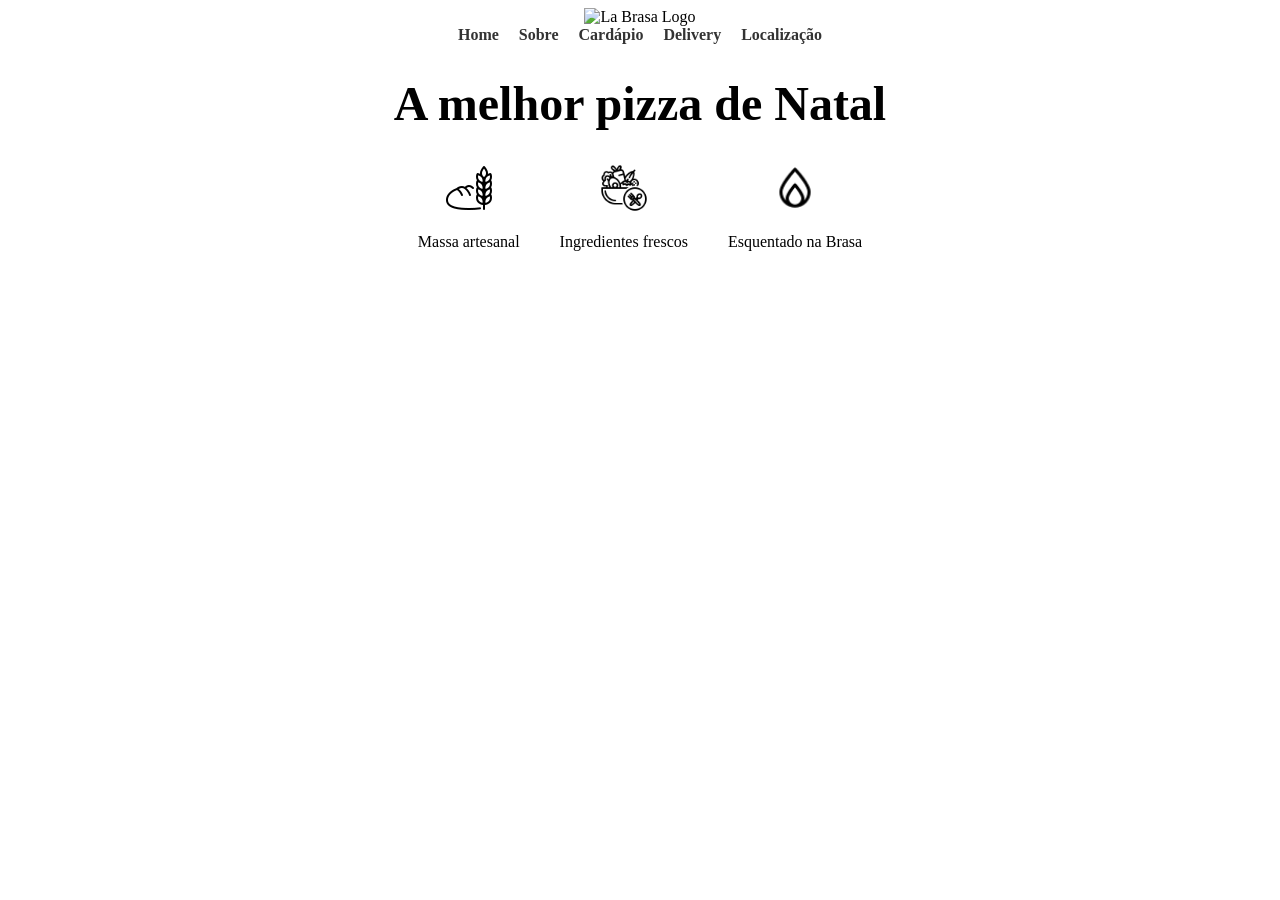
==== home.html @ 0971ed2c "feat: adicionando alguns elementos" ====
<!DOCTYPE html>
<html lang="pt-br">

<head>
    <meta charset="UTF-8">
    <meta name="viewport" content="width=device-width, initial-scale=1.0">
    <title>La Brasa - Home</title>
    <link rel="stylesheet" href="style.css">
</head>

<body>
    <header>
        <div class="logo">
            <img src="logo.png" alt="La Brasa Logo">
        </div>
        <nav>
            <ul>
                <li><a href="home.html">Home</a></li>
                <li><a href="sobre.html">Sobre</a></li>
                <li><a href="cardapio.html">Cardápio</a></li>
                <li><a href="delivery.html">Delivery</a></li>
                <li><a href="localizacao.html">Localização</a></li>
            </ul>
        </nav>
    </header>

    <div class="inicio">
        <h1> A melhor pizza de Natal </h1>
    </div>
    <div class="qualidades">
        <ul>
            <li>
                <img src="[data-uri]"
                    alt="Massa artesanal">
                <p>Massa artesanal</p>
            </li>
            <li>
                <img src="[data-uri]"
                    alt="Ingredientes frescos">
                <p>Ingredientes frescos</p>
            </li>
            <li>
                <img src="[data-uri]"
                    alt="Assado na Brasa">
                <p>Esquentado na Brasa</p>
            </li>
        </ul>
    </div>

</body>

</html>
---- style.css ----
header {
    text-align: center; /* Centralize the logo */
}

nav ul {
    list-style-type: none;
    padding: 0;
    margin: 0;
    display: flex;
    justify-content: center; /* Centralize the navigation links */
    gap: 20px; /* Add some spacing between the links */
}

nav a {
    text-decoration: none;
    color: #333;
    font-weight: bold;
}

nav a:hover {
    color: #ff5722; /* Add a hover effect */
}

.inicio {
    text-align: center;
}

.inicio h1 {
    font-size: 3em;
}

.qualidades ul {
    list-style-type: none;
    padding: 0;
    margin: 0;
    display: flex;
    justify-content: center;
    gap: 40px;
    text-align: center;
}

.qualidades img {
    width: 50px;
    height: 50px;
    object-fit: contain;
}
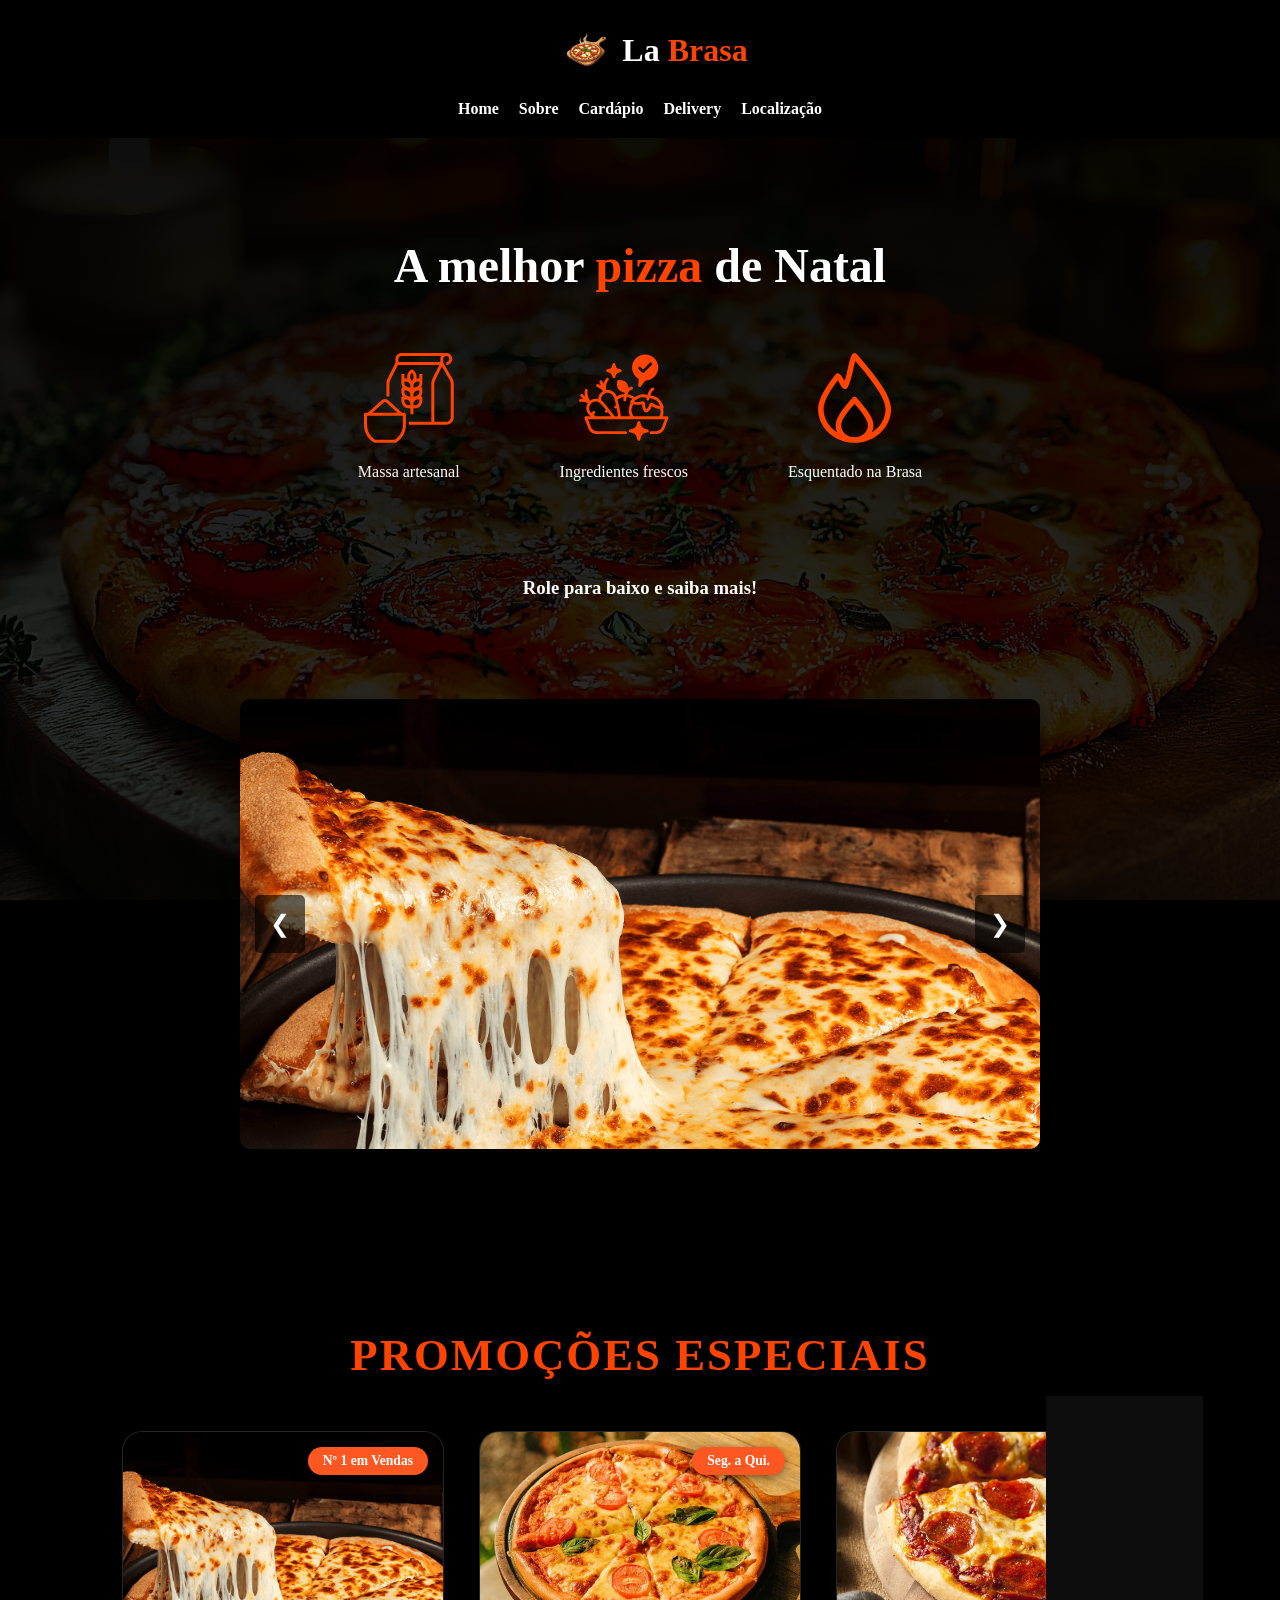
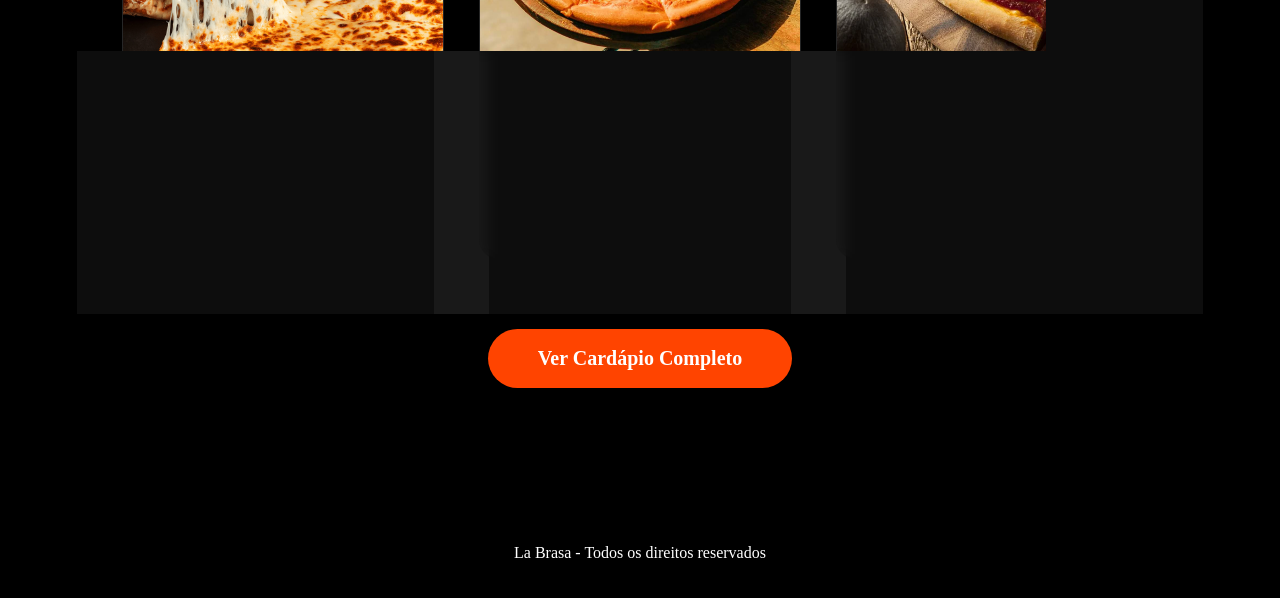
==== commit cdc1a6bf: "feat: pagina inicial completa" ====
--- a/home.html
+++ b/home.html
@@ -11,7 +11,8 @@
 <body>
     <header>
         <div class="logo">
-            <img src="logo.png" alt="La Brasa Logo">
+            <img src="imagens/Gemini_Generated_Image_ynnosaynnosaynno-removebg-preview.png" alt="La Brasa Logo">
+            <h2>La <span class="destaque">Brasa</span></h2>
         </div>
         <nav>
             <ul>
@@ -25,28 +26,129 @@
     </header>
 
     <div class="inicio">
-        <h1> A melhor pizza de Natal </h1>
+        <h1> A melhor <span class="destaque2">pizza</span> de Natal </h1>
     </div>
     <div class="qualidades">
         <ul>
             <li>
-                <img src="[data-uri]"
-                    alt="Massa artesanal">
+                <svg width="90" height="90" viewBox="0 0 94 94" fill="none" xmlns="http://www.w3.org/2000/svg">
+                    <path
+                        d="M93.75 32.2219C93.749 30.2854 93.2347 28.3839 92.2594 26.7109L82.8125 10.5156V6.25C82.8125 5.63193 82.9958 5.02775 83.3392 4.51384C83.6826 3.99994 84.1706 3.5994 84.7416 3.36288C85.3127 3.12635 85.941 3.06447 86.5472 3.18505C87.1534 3.30562 87.7102 3.60325 88.1472 4.04029C88.5843 4.47733 88.8819 5.03415 89.0025 5.64034C89.1231 6.24653 89.0612 6.87487 88.8247 7.44589C88.5881 8.01691 88.1876 8.50496 87.6737 8.84834C87.1598 9.19172 86.5556 9.375 85.9375 9.375V12.5C87.5951 12.5 89.1848 11.8415 90.3569 10.6694C91.5291 9.49732 92.1875 7.9076 92.1875 6.25C92.1875 4.5924 91.5291 3.00269 90.3569 1.83058C89.1848 0.65848 87.5951 0 85.9375 0H39.0625C37.4049 0 35.8152 0.65848 34.6431 1.83058C33.471 3.00269 32.8125 4.5924 32.8125 6.25V10.5688L24.5922 27.0094C23.8343 28.5289 23.439 30.2035 23.4375 31.9016V45.3125H26.5625V31.9016C26.5644 30.6884 26.8468 29.4922 27.3875 28.4062L35.3407 12.5H78.7219L71.4672 27.0094C70.7092 28.5289 70.314 30.2035 70.3125 31.9016V71.875H46.875V75H85.9375C88.0088 74.9975 89.9945 74.1736 91.4591 72.709C92.9237 71.2444 93.7475 69.2587 93.75 67.1875V32.2219ZM35.9375 9.375V6.25C35.9375 5.4212 36.2668 4.62634 36.8528 4.04029C37.4389 3.45424 38.2337 3.125 39.0625 3.125H80.5266C80.4033 3.33894 80.2933 3.56018 80.1969 3.7875L80.1766 3.82812C80.0392 4.16388 79.9315 4.51104 79.8547 4.86562C79.8344 4.95156 79.8172 5.03906 79.8016 5.12813C79.7295 5.49782 79.6913 5.87335 79.6875 6.25V9.375H35.9375ZM90.625 67.1875C90.625 68.4307 90.1312 69.623 89.2521 70.5021C88.373 71.3811 87.1807 71.875 85.9375 71.875H73.4375V31.9016C73.4394 30.6884 73.7218 29.4922 74.2625 28.4062L81.3563 14.2203L89.561 28.2828C90.2578 29.4786 90.625 30.8378 90.625 32.2219V67.1875Z"
+                        fill="#FF4400" />
+                    <path
+                        d="M10.2532 93.5094C10.5018 93.6668 10.7901 93.7502 11.0844 93.75H32.6657C32.96 93.7502 33.2483 93.6668 33.4969 93.5094C36.6392 91.551 39.2299 88.8233 41.024 85.5845C42.8182 82.3456 43.7564 78.7026 43.75 75V64.0625C43.75 63.6481 43.5854 63.2507 43.2924 62.9576C42.9994 62.6646 42.6019 62.5 42.1875 62.5H39.6672L25.0282 49.1922C24.167 48.4045 23.0421 47.9677 21.875 47.9677C20.7079 47.9677 19.5831 48.4045 18.7219 49.1922L4.08284 62.5H1.56253C1.14813 62.5 0.750704 62.6646 0.457678 62.9576C0.164653 63.2507 3.25294e-05 63.6481 3.25294e-05 64.0625V75C-0.00636804 78.7026 0.931876 82.3456 2.72602 85.5845C4.52016 88.8233 7.11089 91.551 10.2532 93.5094ZM20.825 51.5047C21.1114 51.2415 21.4861 51.0954 21.875 51.0954C22.264 51.0954 22.6387 51.2415 22.925 51.5047L35.0219 62.5H8.72816L20.825 51.5047ZM3.12503 65.625H40.625V75C40.6302 78.099 39.863 81.1504 38.3928 83.8784C36.9227 86.6065 34.7959 88.9252 32.2047 90.625H11.5453C8.95415 88.9252 6.82738 86.6065 5.35723 83.8784C3.88708 81.1504 3.1199 78.099 3.12503 75V65.625Z"
+                        fill="#FF4400" />
+                    <path
+                        d="M39.0625 46.875V50C39.065 52.0713 39.8889 54.057 41.3535 55.5215C42.8181 56.9861 44.8038 57.81 46.875 57.8125H48.4375V64.0625H51.5625V57.8125H53.125C55.1963 57.81 57.182 56.9861 58.6466 55.5215C60.1112 54.057 60.935 52.0713 60.9375 50V46.875C60.9375 46.4606 60.7729 46.0632 60.4799 45.7702C60.1869 45.4771 59.7894 45.3125 59.375 45.3125H59.3344C60.3685 43.9682 60.9318 42.3211 60.9375 40.625V37.5C60.9375 37.0856 60.7729 36.6882 60.4799 36.3952C60.1869 36.1021 59.7894 35.9375 59.375 35.9375H59.3344C60.3685 34.5932 60.9318 32.9461 60.9375 31.25V21.875H57.8125V26.5625H56.25C55.7388 26.5642 55.229 26.6166 54.7282 26.7188C55.0853 24.9651 54.9083 23.1446 54.22 21.4926C53.5317 19.8406 52.3638 18.4329 50.8672 17.4516C50.6105 17.2803 50.3087 17.1888 50 17.1888C49.6914 17.1888 49.3896 17.2803 49.1328 17.4516C47.6362 18.4329 46.4683 19.8406 45.7801 21.4926C45.0918 23.1446 44.9148 24.9651 45.2719 26.7188C44.771 26.6166 44.2612 26.5642 43.75 26.5625H42.1875V21.875H39.0625V31.25C39.0683 32.9461 39.6316 34.5932 40.6657 35.9375H40.625C40.2106 35.9375 39.8132 36.1021 39.5202 36.3952C39.2271 36.6882 39.0625 37.0856 39.0625 37.5V40.625C39.0683 42.3211 39.6316 43.9682 40.6657 45.3125H40.625C40.2106 45.3125 39.8132 45.4771 39.5202 45.7702C39.2271 46.0632 39.0625 46.4606 39.0625 46.875ZM42.1875 50V48.4375H43.75C44.9932 48.4375 46.1855 48.9314 47.0646 49.8105C47.9437 50.6895 48.4375 51.8818 48.4375 53.125V54.6875H46.875C45.6318 54.6875 44.4395 54.1936 43.5605 53.3146C42.6814 52.4355 42.1875 51.2432 42.1875 50ZM50 39.0625H50.0407C50.0266 39.0797 50.0125 39.0938 50 39.111C49.9875 39.0938 49.9735 39.0797 49.9594 39.0625H50ZM50 48.4375H50.0407C50.0266 48.4547 50.0125 48.4688 50 48.4859C49.9875 48.4688 49.9735 48.4547 49.9594 48.4375H50ZM51.5625 45.3125V43.75C51.5625 42.5068 52.0564 41.3145 52.9355 40.4354C53.8145 39.5564 55.0068 39.0625 56.25 39.0625H57.8125V40.625C57.8125 41.8682 57.3187 43.0605 56.4396 43.9396C55.5605 44.8187 54.3682 45.3125 53.125 45.3125H51.5625ZM42.1875 39.0625H43.75C44.9932 39.0625 46.1855 39.5564 47.0646 40.4354C47.9437 41.3145 48.4375 42.5068 48.4375 43.75V45.3125H46.875C45.6318 45.3125 44.4395 44.8187 43.5605 43.9396C42.6814 43.0605 42.1875 41.8682 42.1875 40.625V39.0625ZM57.8125 50C57.8125 51.2432 57.3187 52.4355 56.4396 53.3146C55.5605 54.1936 54.3682 54.6875 53.125 54.6875H51.5625V53.125C51.5625 51.8818 52.0564 50.6895 52.9355 49.8105C53.8145 48.9314 55.0068 48.4375 56.25 48.4375H57.8125V50ZM57.8125 29.6875V31.25C57.8125 32.4932 57.3187 33.6855 56.4396 34.5646C55.5605 35.4437 54.3682 35.9375 53.125 35.9375H51.5625V34.375C51.5625 33.1318 52.0564 31.9395 52.9355 31.0604C53.8145 30.1814 55.0068 29.6875 56.25 29.6875H57.8125ZM50 20.7469C50.5647 21.302 51.0131 21.9639 51.3193 22.6941C51.6254 23.4244 51.7831 24.2082 51.7831 25C51.7831 25.7918 51.6254 26.5757 51.3193 27.3059C51.0131 28.0361 50.5647 28.6981 50 29.2531C49.4354 28.6981 48.9869 28.0361 48.6808 27.3059C48.3747 26.5757 48.217 25.7918 48.217 25C48.217 24.2082 48.3747 23.4244 48.6808 22.6941C48.9869 21.9639 49.4354 21.302 50 20.7469ZM48.4375 34.375V35.9375H46.875C45.6318 35.9375 44.4395 35.4437 43.5605 34.5646C42.6814 33.6855 42.1875 32.4932 42.1875 31.25V29.6875H43.75C44.9932 29.6875 46.1855 30.1814 47.0646 31.0604C47.9437 31.9395 48.4375 33.1318 48.4375 34.375Z"
+                        fill="#FF4400" />
+                </svg>
                 <p>Massa artesanal</p>
             </li>
             <li>
-                <img src="[data-uri]"
-                    alt="Ingredientes frescos">
+                <svg width="90" height="90" viewBox="0 0 93 90" fill="none" xmlns="http://www.w3.org/2000/svg">
+                    <path
+                        d="M71.0105 77.5459L68.1189 76.7575C66.1354 76.223 64.57 74.6765 64.0342 72.6827L63.2591 69.7981C63.0805 69.1575 62.4991 68.6989 61.8114 68.6989C61.1388 68.6989 60.5612 69.1613 60.3788 69.7981L59.6037 72.6827C59.0679 74.6765 57.5024 76.223 55.5038 76.7575L52.6275 77.5459C51.9701 77.7089 51.5256 78.304 51.5256 78.975C51.5256 79.6459 51.9739 80.2372 52.6275 80.4192L55.5038 81.1925C57.5025 81.7269 59.068 83.2886 59.6037 85.2672L60.3788 88.1518C60.5574 88.8076 61.1388 89.2511 61.8114 89.2511C62.4953 89.2511 63.0767 88.8038 63.2591 88.1518L64.0342 85.2672C64.57 83.2885 66.1355 81.7269 68.1189 81.1925L71.0105 80.4192C71.6679 80.241 72.1124 79.6459 72.1124 78.975C72.1124 78.3041 71.6641 77.7089 71.0105 77.5459Z"
+                        fill="#FF4400" />
+                    <path
+                        d="M29.3049 18.2466L31.4062 18.8114C32.7018 19.1677 33.7316 20.1949 34.0887 21.4875L34.6549 23.5837C34.8335 24.2394 35.4148 24.6829 36.0874 24.6829C36.7714 24.6829 37.3528 24.2356 37.5351 23.5837L38.1013 21.4875C38.4433 20.1949 39.473 19.1677 40.7839 18.8114L42.8852 18.2466C43.5425 18.0836 43.9871 17.4885 43.9871 16.8175C43.9871 16.1353 43.5387 15.5553 42.8852 15.3733L40.7839 14.8086C39.4729 14.4674 38.4433 13.4401 38.1013 12.1325L37.5351 10.0363C37.3566 9.38052 36.7752 8.93704 36.0874 8.93704C35.4149 8.93704 34.8373 9.39948 34.6549 10.0363L34.0887 12.1325C33.7316 13.4402 32.7018 14.4674 31.4062 14.8086L29.3049 15.3733C28.6475 15.5515 28.203 16.1314 28.203 16.8175C28.1992 17.4885 28.6475 18.0836 29.3049 18.2466Z"
+                        fill="#FF4400" />
+                    <path
+                        d="M92.1596 64.5478C91.8746 64.146 91.4149 63.9072 90.9209 63.9072H86.4031C86.6995 63.1491 86.9237 62.3606 87.0604 61.5571C87.3872 59.7149 87.2998 57.8538 86.8211 56.0267C86.9541 55.9244 87.0908 55.7879 87.1934 55.6553C87.5202 55.1777 87.6114 54.5712 87.4176 54.0329C86.8363 52.3234 85.1226 48.0552 81.8131 45.3489C79.0849 43.12 75.6879 42.5249 73.6133 42.3733C74.3124 40.353 75.4333 38.0597 77.1166 36.7672C77.7588 36.2631 77.8766 35.3268 77.3864 34.6862C76.8811 34.0305 75.9387 33.913 75.2851 34.4171C72.9445 36.2176 71.5006 39.2803 70.6495 41.8238C68.6508 41.2741 65.2995 40.6942 62.0355 41.8238C60.4092 42.3734 58.8741 43.2642 57.548 44.2042C55.3708 42.4795 52.8212 41.3954 50.112 41.0088C50.948 38.8974 52.331 36.862 54.6869 36.1304C55.4772 35.8916 55.9255 35.0615 55.6861 34.273C55.4316 33.4998 54.5994 33.0525 53.8242 33.2913C52.825 33.6021 51.9472 34.0494 51.1873 34.6142C50.8149 32.0139 49.8308 29.9594 48.2197 28.5494C45.0887 25.7823 40.9015 26.4987 40.7229 26.5253C40.1263 26.6276 39.6628 27.0749 39.5297 27.67C38.7546 31.1649 39.2447 34.0192 41.004 36.1305C42.8089 38.3176 45.5485 39.1629 47.5015 39.4775C47.3077 39.9399 47.1291 40.4138 46.9809 40.8762C44.1046 41.0392 41.3612 41.9906 39.0205 43.6281C38.9445 43.4044 38.8723 43.1808 38.8116 43.0178C37.1283 38.5412 32.4926 36.0281 27.9141 36.8317C27.6747 34.5119 27.6747 29.9784 30.5093 26.5137C31.0299 25.8731 30.9425 24.9369 30.3003 24.4175C29.6734 23.8982 28.7348 24.0006 28.2143 24.626C26.6488 26.5288 25.7863 28.6401 25.3075 30.634L24.027 27.4954C23.7155 26.7373 22.8492 26.3658 22.0892 26.6767C21.3292 26.9875 20.9568 27.8669 21.2684 28.625L22.6857 32.0743C21.7928 31.555 20.7783 31.0926 19.6156 30.7212C18.8252 30.4672 17.9893 30.9145 17.7537 31.7029C17.4991 32.4913 17.9475 33.3252 18.7378 33.5603C22.1347 34.614 23.894 36.6988 24.6995 38.0065C21.7927 39.716 19.9613 42.7636 19.8397 46.0651C18.886 45.8112 17.8866 45.7088 16.8721 45.7695C14.8734 45.8604 12.9964 46.5579 11.4308 47.7329C10.1503 45.7846 8.07572 41.7552 9.018 37.3694C9.19658 36.5809 8.69122 35.7774 7.88565 35.6144C7.08011 35.4362 6.28979 35.9403 6.1112 36.744C5.59063 39.1396 5.78442 41.4139 6.27459 43.4039L3.69462 41.2017C3.06767 40.6672 2.12911 40.724 1.59334 41.3495C1.05758 41.9749 1.12977 42.9112 1.75673 43.4457L4.58756 45.8829C3.55783 45.8223 2.44075 45.8678 1.23243 46.0763C0.42689 46.2089 -0.124043 46.9822 0.0241034 47.7858C0.157095 48.6045 0.932232 49.139 1.73776 49.0063C5.25631 48.396 7.77548 49.4536 9.10159 50.2534C6.56715 54.2069 7.16373 59.5326 10.7393 62.7586C11.0661 63.0542 11.5448 63.4409 12.1414 63.9033L7.09534 63.9109C6.60518 63.9109 6.14161 64.1497 5.87185 64.5515C5.58687 64.9533 5.52988 65.4726 5.69326 65.9351L9.98698 77.2952C10.0174 77.371 10.063 77.4582 10.1048 77.534C11.8792 80.4793 15.1128 82.3063 18.5553 82.3063H48.0825C48.9184 82.3063 49.5719 81.6353 49.5719 80.8204C49.5719 79.9865 48.9146 79.3346 48.0825 79.3346L18.5553 79.3308C16.1995 79.3308 13.9805 78.0951 12.7266 76.1051L9.23846 66.8866H88.7745L85.3015 76.1051C84.0476 78.0989 81.8286 79.3308 79.4576 79.3308H74.4951C73.6744 79.3308 73.0057 79.9866 73.0057 80.8166C73.0057 81.6354 73.6782 82.3025 74.4951 82.3025H79.4576C82.9002 82.3025 86.1489 80.4755 87.9233 77.5302C87.9689 77.4544 87.9993 77.3672 88.0411 77.2914L92.3196 65.9313C92.4868 65.4726 92.4294 64.9496 92.1596 64.5478ZM63.004 44.6397C65.5537 43.7641 68.297 44.2682 69.8891 44.7155C69.7713 45.3713 69.6953 45.8602 69.6801 46.0991C69.6345 46.9178 70.2463 47.6001 71.067 47.6608H71.1696C71.9448 47.6608 72.5869 47.0657 72.6591 46.2924C72.6743 46.1142 72.7199 45.7731 72.8073 45.3106C74.3271 45.3713 77.5455 45.7124 79.9165 47.6608C81.9 49.2679 83.226 51.7053 83.9709 53.3996C81.2275 53.1608 78.636 52.2094 77.0705 50.8107C76.341 50.1549 75.3417 49.9465 74.4031 50.2459C73.4494 50.5567 72.7351 51.3603 72.5109 52.3421C72.1385 54.0516 71.1696 55.5375 69.5281 56.8907C68.4718 55.0599 68.069 53.3238 68.3198 51.5992C68.4528 50.6023 68.05 49.5902 67.2749 48.9837C66.7847 48.5971 66.1881 48.3886 65.5916 48.3886C65.2496 48.3886 64.9076 48.4644 64.5618 48.582C62.6696 49.3401 59.6298 49.2946 56.8408 48.5668C58.2923 47.2552 60.576 45.4736 63.004 44.6397ZM17.1837 63.9103C16.4238 63.3758 15.7246 62.8679 15.0977 62.4244L16.3782 60.9954C16.9292 60.3851 16.8836 59.4488 16.2756 58.8992C15.6639 58.3496 14.7101 58.4102 14.1743 59.0167L12.7571 60.5633C11.2828 59.2252 10.5228 57.3831 10.5228 55.537C10.5228 53.9033 11.1042 52.2658 12.2973 50.9581C13.5208 49.6049 15.2041 48.8164 17.0241 48.7292C18.8442 48.6686 20.5883 49.2788 21.9296 50.4994C22.8681 51.3636 25.1783 53.9032 27.804 57.0873L27.1466 57.7582C26.5653 58.3382 26.5653 59.2744 27.1466 59.8544C27.4316 60.1501 27.8192 60.2865 28.1916 60.2865C28.5791 60.2865 28.9667 60.1539 29.2516 59.8544L29.7 59.4071C30.9083 60.893 32.0862 62.4244 33.1881 63.914L17.1837 63.9103ZM36.862 63.9103C35.0724 61.4123 33.0471 58.7665 30.9611 56.2383C27.8909 52.4326 25.1019 49.37 23.9391 48.2972C23.6276 48.0129 23.2818 47.7476 22.9398 47.5088C22.4193 44.3702 24.1785 41.2507 27.2183 40.0908C28.9319 39.4502 30.7938 39.5108 32.4505 40.2538C34.1185 41.0119 35.3876 42.3651 36.0147 44.0595C36.463 45.2649 37.3711 48.5816 38.2489 52.5957L37.3408 52.88C36.5504 53.134 36.1325 53.9793 36.3871 54.7525C36.5808 55.3931 37.1774 55.7798 37.8043 55.7798C37.9525 55.7798 38.1007 55.7646 38.2679 55.7191L38.8644 55.5107C39.4762 58.4862 39.9815 61.3556 40.3387 63.9104L36.862 63.9103ZM52.8702 49.4721C52.9462 49.8436 53.1552 50.1544 53.4211 50.3932C52.4674 51.8488 51.8101 53.4863 51.4833 55.2262C50.9627 58.1562 51.4833 61.1583 52.9424 63.9102H43.2683C43.2835 63.7927 43.3139 63.6714 43.2987 63.5539C42.8655 60.4457 42.2271 56.8939 41.4368 53.2777C40.9162 50.7797 40.3767 48.5206 39.9017 46.6897C41.7066 45.1887 43.8953 44.2373 46.2207 43.9226C45.9243 45.5866 45.8939 46.792 45.8939 46.9399C45.8787 47.7586 46.536 48.441 47.353 48.4561H47.3834C48.1889 48.4561 48.8577 47.8003 48.8728 47.0005C48.8728 46.955 48.9184 45.617 49.2604 43.8771C51.3769 44.1159 53.3907 44.8892 55.1195 46.106C54.3596 46.7882 53.7326 47.4137 53.3299 47.8306C52.9119 48.2665 52.7334 48.8922 52.8702 49.4721ZM84.1268 61.0564C83.9482 62.0533 83.6062 63.0047 83.1123 63.9107H56.4459C54.6563 61.3824 53.9268 58.513 54.4169 55.7459C54.7019 54.1842 55.3554 52.7437 56.294 51.4929C59.5123 52.2965 62.8979 52.3117 65.3259 51.4778C65.0714 53.7975 65.6375 56.1628 67.0244 58.5092C67.4576 59.2218 68.172 59.7297 68.9926 59.8776C69.1712 59.9079 69.3346 59.9231 69.498 59.9231C70.1553 59.9231 70.7937 59.6994 71.3181 59.2673C73.4802 57.5123 74.8518 55.4465 75.2963 53.2025C77.3672 54.9575 80.4829 56.0871 83.8077 56.3562C84.2751 57.9179 84.3928 59.4947 84.1268 61.0564Z"
+                        fill="#FF4400" />
+                    <path
+                        d="M61.7093 25.2934L61.2192 32.0291C61.1736 32.6849 61.5611 33.3065 62.1881 33.5302C62.3515 33.5909 62.5301 33.6212 62.7086 33.6212C63.1722 33.6212 63.6168 33.4127 63.9018 33.0261L68.3285 27.0636H68.3893C75.8557 27.0636 81.9394 20.9988 81.9394 13.5318C81.9394 6.06831 75.8598 0 68.3893 0C60.9076 0 54.8246 6.06481 54.8246 13.5318C54.8208 18.395 57.4917 22.9016 61.7093 25.2934ZM61.6485 13.1337C62.2299 12.5538 63.1684 12.5538 63.7498 13.1337L66.2082 15.5861L73.0059 8.80488C73.5873 8.22493 74.541 8.22493 75.1224 8.80488C75.7037 9.38483 75.7037 10.3362 75.1224 10.9162L67.2684 18.736C66.972 19.0317 66.5958 19.1833 66.2083 19.1833C65.8359 19.1833 65.4483 19.0355 65.1634 18.736L61.6448 15.2412C61.0673 14.665 61.0672 13.7137 61.6485 13.1337Z"
+                        fill="#FF4400" />
+                </svg>
                 <p>Ingredientes frescos</p>
             </li>
             <li>
-                <img src="[data-uri]"
-                    alt="Assado na Brasa">
+                <svg width="90" height="90" viewBox="0 0 69 84" fill="none" xmlns="http://www.w3.org/2000/svg">
+                    <path fill-rule="evenodd" clip-rule="evenodd"
+                        d="M34.0919 78.6142C40.7048 78.6142 46.6073 73.8421 46.6073 67.3442C46.6073 62.0469 38.8694 53.0312 34.0919 47.4643C29.3142 53.0311 21.5765 62.0471 21.5765 67.3442C21.5765 73.8283 27.4125 78.5721 34.0919 78.6142ZM50.2037 74.1572C51.2232 72.081 51.7928 69.7738 51.7928 67.3439C51.7928 59.2002 41.6183 48.5916 36.1058 41.8765C35.0827 40.6301 33.1597 40.5776 32.1085 41.8415C26.589 48.4552 16.3936 59.3229 16.3936 67.3474C16.3936 69.7807 16.9631 72.0845 17.9826 74.1607C10.3467 69.4902 5.18553 61.5005 5.18553 52.3207C5.18553 44.1245 13.1625 32.5394 18.4884 25.4775C19.9052 27.9388 21.8494 32.1857 23.674 33.166C25.3404 34.0658 26.7185 33.7787 27.7134 31.9476C31.3872 25.1868 32.6705 14.7566 34.7834 7.3801C45.1577 19.5043 62.993 39.748 62.993 52.3177C62.9965 61.5012 57.8397 69.483 50.2037 74.1572ZM58.1139 74.6333C44.8209 86.8248 23.3622 86.8248 10.0656 74.6333C3.84642 68.9299 0 61.0419 0 52.3174C0 41.992 9.3969 28.7367 16.038 20.1869C17.381 18.4573 18.8927 18.4748 20.5205 19.7248C21.9584 20.8312 23.4419 23.7056 24.6935 26.0023C26.054 22.2596 27.0877 17.6346 28.0228 13.4434C29.1758 8.26527 30.5048 2.19761 32.4419 0.594141C33.5389 -0.312642 35.1665 -0.165614 36.0771 0.926747C47.3127 14.3918 68.1819 36.7087 68.1819 52.3168C68.1819 61.0417 64.3324 68.9296 58.1127 74.6328L58.1139 74.6333Z"
+                        fill="#FF4400" />
+                </svg>
+
                 <p>Esquentado na Brasa</p>
             </li>
         </ul>
     </div>
 
+    <div class="mais">
+        <h3>Role para baixo e saiba mais!</h3>
+    </div>
+
+    <!-- Carrossel de Imagens -->
+    <div class="carrossel-container">
+        <button class="carrossel-btn prev">&#10094;</button>
+        <div class="carrossel-slide">
+            <img src="imagens/pizza2.jpg" alt="Foto Pizzaria 1">
+            <img src="imagens/pizza3.jpg" alt="Foto Pizzaria 2">
+            <img src="imagens/pizza4.jpg" alt="Foto Pizzaria 3">
+            <img src="imagens/pizza5.jpg" alt="Foto Pizzaria 4">
+        </div>
+        <button class="carrossel-btn next">&#10095;</button>
+    </div>
+
+    <!-- Promoções -->
+    <section class="promocoes">
+        <h2 class="promocoes-titulo">Promoções Especiais</h2>
+        <div class="cards-container">
+            <div class="card">
+                <div class="card-img-wrapper">
+                    <img src="imagens/pizza2.jpg" alt="Promoção 1">
+                    <span class="badge">Nº 1 em Vendas</span>
+                </div>
+                <div class="card-content">
+                    <h3>Combo Família</h3>
+                    <p>1 Pizza Gigante + Guaraná 2L geladinho.</p>
+                    <div class="card-price">
+                        <span class="old-price">R$ 89,90</span>
+                        <span class="new-price">R$ 69,90</span>
+                    </div>
+                </div>
+            </div>
+
+            <div class="card">
+                <div class="card-img-wrapper">
+                    <img src="imagens/pizza3.jpg" alt="Promoção 2">
+                    <span class="badge">Seg. a Qui.</span>
+                </div>
+                <div class="card-content">
+                    <h3>2x Pizzas Médias</h3>
+                    <p>Compre 1 e leve 2 nos sabores tradicionais!</p>
+                    <div class="card-price">
+                        <span class="old-price">R$ 110,00</span>
+                        <span class="new-price">R$ 79,90</span>
+                    </div>
+                </div>
+            </div>
+
+            <div class="card">
+                <div class="card-img-wrapper">
+                    <img src="imagens/pizza4.jpg" alt="Promoção 3">
+                    <span class="badge">Premium</span>
+                </div>
+                <div class="card-content">
+                    <h3>Especial La Brasa</h3>
+                    <p>A original de Natal com muita borda recheada.</p>
+                    <div class="card-price">
+                        <span class="old-price">R$ 95,00</span>
+                        <span class="new-price">R$ 84,90</span>
+                    </div>
+                </div>
+            </div>
+        </div>
+
+        <div class="btn-container">
+            <a href="cardapio.html" class="btn-cardapio">Ver Cardápio Completo</a>
+        </div>
+    </section>
+
+    <footer>
+        <p>La Brasa - Todos os direitos reservados</p>
+    </footer>
+
+    <script src="script.js"></script>
 </body>
 
 </html>
--- a/style.css
+++ b/style.css
@@ -1,5 +1,48 @@
+body {
+    margin: 0;
+    padding: 0;
+    background-color: black;
+    background-image:
+        linear-gradient(rgba(0, 0, 0, 0.975), rgba(0, 0, 0, 0.786)),
+        url('imagens/pizza1.jpg');
+    background-size: cover;
+    background-position: center;
+    background-attachment: fixed;
+}
+
 header {
-    text-align: center; /* Centralize the logo */
+    display: flex;
+    flex-direction: column;
+    align-items: center;
+    gap: 20px;
+    padding: 20px 40px;
+    background-color: #000000;
+    margin-bottom: 100px;
+}
+
+.logo {
+    display: flex;
+    align-items: center;
+    gap: 0px;
+}
+
+.logo img {
+    height: 60px;
+    width: auto;
+}
+
+.logo h2 {
+    margin: 0 0 0 -20px;
+    font-size: 2em;
+    color: #ffffff;
+}
+
+.logo h2 .destaque {
+    color: #FF4400;
+}
+
+.inicio h1 .destaque2 {
+    color: #FF4400;
 }
 
 nav ul {
@@ -7,18 +50,18 @@
     padding: 0;
     margin: 0;
     display: flex;
-    justify-content: center; /* Centralize the navigation links */
-    gap: 20px; /* Add some spacing between the links */
+    justify-content: center;
+    gap: 20px;
 }
 
 nav a {
     text-decoration: none;
-    color: #333;
+    color: #ffffff;
     font-weight: bold;
 }
 
 nav a:hover {
-    color: #ff5722; /* Add a hover effect */
+    color: #ff5722;
 }
 
 .inicio {
@@ -27,6 +70,11 @@
 
 .inicio h1 {
     font-size: 3em;
+    color: #ffffff;
+}
+
+.qualidades {
+    margin-top: 60px;
 }
 
 .qualidades ul {
@@ -35,8 +83,9 @@
     margin: 0;
     display: flex;
     justify-content: center;
-    gap: 40px;
-    text-align: center;
+    gap: 100px;
+    text-align: center;
+    color: #ffffff;
 }
 
 .qualidades img {
@@ -44,3 +93,197 @@
     height: 50px;
     object-fit: contain;
 }
+
+.mais {
+    text-align: center;
+    color: #ffffff;
+    margin-top: 80px;
+    margin-bottom: 40px;
+}
+
+footer {
+    text-align: center;
+    color: #ffffff;
+    margin-top: 80px;
+    margin-bottom: 0;
+    background-color: #000000;
+    padding: 20px 40px;
+}
+
+/* --- CARROSSEL --- */
+.carrossel-container {
+    position: relative;
+    max-width: 800px;
+    margin: 100px auto 40px auto;
+    overflow: hidden;
+    border-radius: 10px;
+    box-shadow: 0 10px 20px rgba(0, 0, 0, 0.5);
+}
+
+.carrossel-slide {
+    display: flex;
+    transition: transform 0.5s ease-in-out;
+}
+
+.carrossel-slide img {
+    min-width: 100%;
+    height: 450px;
+    object-fit: cover;
+}
+
+.carrossel-btn {
+    position: absolute;
+    top: 50%;
+    transform: translateY(-50%);
+    background-color: rgba(0, 0, 0, 0.6);
+    color: white;
+    border: none;
+    padding: 15px;
+    cursor: pointer;
+    font-size: 24px;
+    border-radius: 5px;
+    z-index: 10;
+    transition: background-color 0.3s;
+}
+
+.carrossel-btn:hover {
+    background-color: #FF4400;
+}
+
+.carrossel-btn.prev {
+    left: 15px;
+}
+
+.carrossel-btn.next {
+    right: 15px;
+}
+
+/* --- PROMOÇÕES --- */
+.promocoes {
+    max-width: 1100px;
+    margin: 180px auto 120px auto;
+    padding: 0 20px;
+    text-align: center;
+}
+
+.promocoes-titulo {
+    color: #FF4400;
+    font-size: 2.8em;
+    margin-bottom: 50px;
+    text-transform: uppercase;
+    letter-spacing: 2px;
+}
+
+.cards-container {
+    display: flex;
+    justify-content: center;
+    gap: 35px;
+    flex-wrap: wrap;
+}
+
+.card {
+    background: rgba(255, 255, 255, 0.05);
+    backdrop-filter: blur(8px);
+    border: 1px solid rgba(255, 255, 255, 0.1);
+    border-radius: 20px;
+    overflow: hidden;
+    width: 320px;
+    transition: box-shadow 0.4s ease, border-color 0.4s;
+    box-shadow: 0 10px 30px rgba(0, 0, 0, 0.6);
+    display: flex;
+    flex-direction: column;
+}
+
+.card:hover {
+    box-shadow: 0 20px 40px rgba(0, 0, 0, 0.8);
+    border-color: rgba(255, 255, 255, 0.3);
+}
+
+.card-img-wrapper {
+    position: relative;
+    height: 220px;
+    overflow: hidden;
+}
+
+.card-img-wrapper img {
+    width: 100%;
+    height: 100%;
+    object-fit: cover;
+}
+
+.badge {
+    position: absolute;
+    top: 15px;
+    right: 15px;
+    background-color: #ff5722;
+    color: white;
+    padding: 6px 15px;
+    border-radius: 20px;
+    font-size: 0.85em;
+    font-weight: bold;
+    box-shadow: 0 2px 10px rgba(0, 0, 0, 0.5);
+}
+
+.card-content {
+    padding: 30px 25px;
+    text-align: left;
+    color: white;
+    display: flex;
+    flex-direction: column;
+    flex-grow: 1;
+}
+
+.card-content h3 {
+    margin: 0 0 12px 0;
+    font-size: 1.6em;
+    color: #ffffff;
+}
+
+.card-content p {
+    color: #cccccc;
+    font-size: 1em;
+    line-height: 1.5;
+    margin: 0 0 25px 0;
+    flex-grow: 1;
+}
+
+.card-price {
+    display: flex;
+    align-items: baseline;
+    gap: 15px;
+    margin-top: auto;
+}
+
+.old-price {
+    text-decoration: line-through;
+    color: #999999;
+    font-size: 1em;
+}
+
+.new-price {
+    color: #ff5722;
+    font-weight: bold;
+    font-size: 1.7em;
+}
+
+/* --- BOTÃO VER CARDÁPIO --- */
+.btn-container {
+    margin-top: 70px;
+    text-align: center;
+}
+
+.btn-cardapio {
+    display: inline-block;
+    background-color: #FF4400;
+    color: #ffffff;
+    text-decoration: none;
+    font-size: 1.25em;
+    font-weight: bold;
+    padding: 18px 50px;
+    border-radius: 50px;
+    transition: background-color 0.3s ease;
+}
+
+.btn-cardapio:hover {
+    background-color: #b42a00;
+}
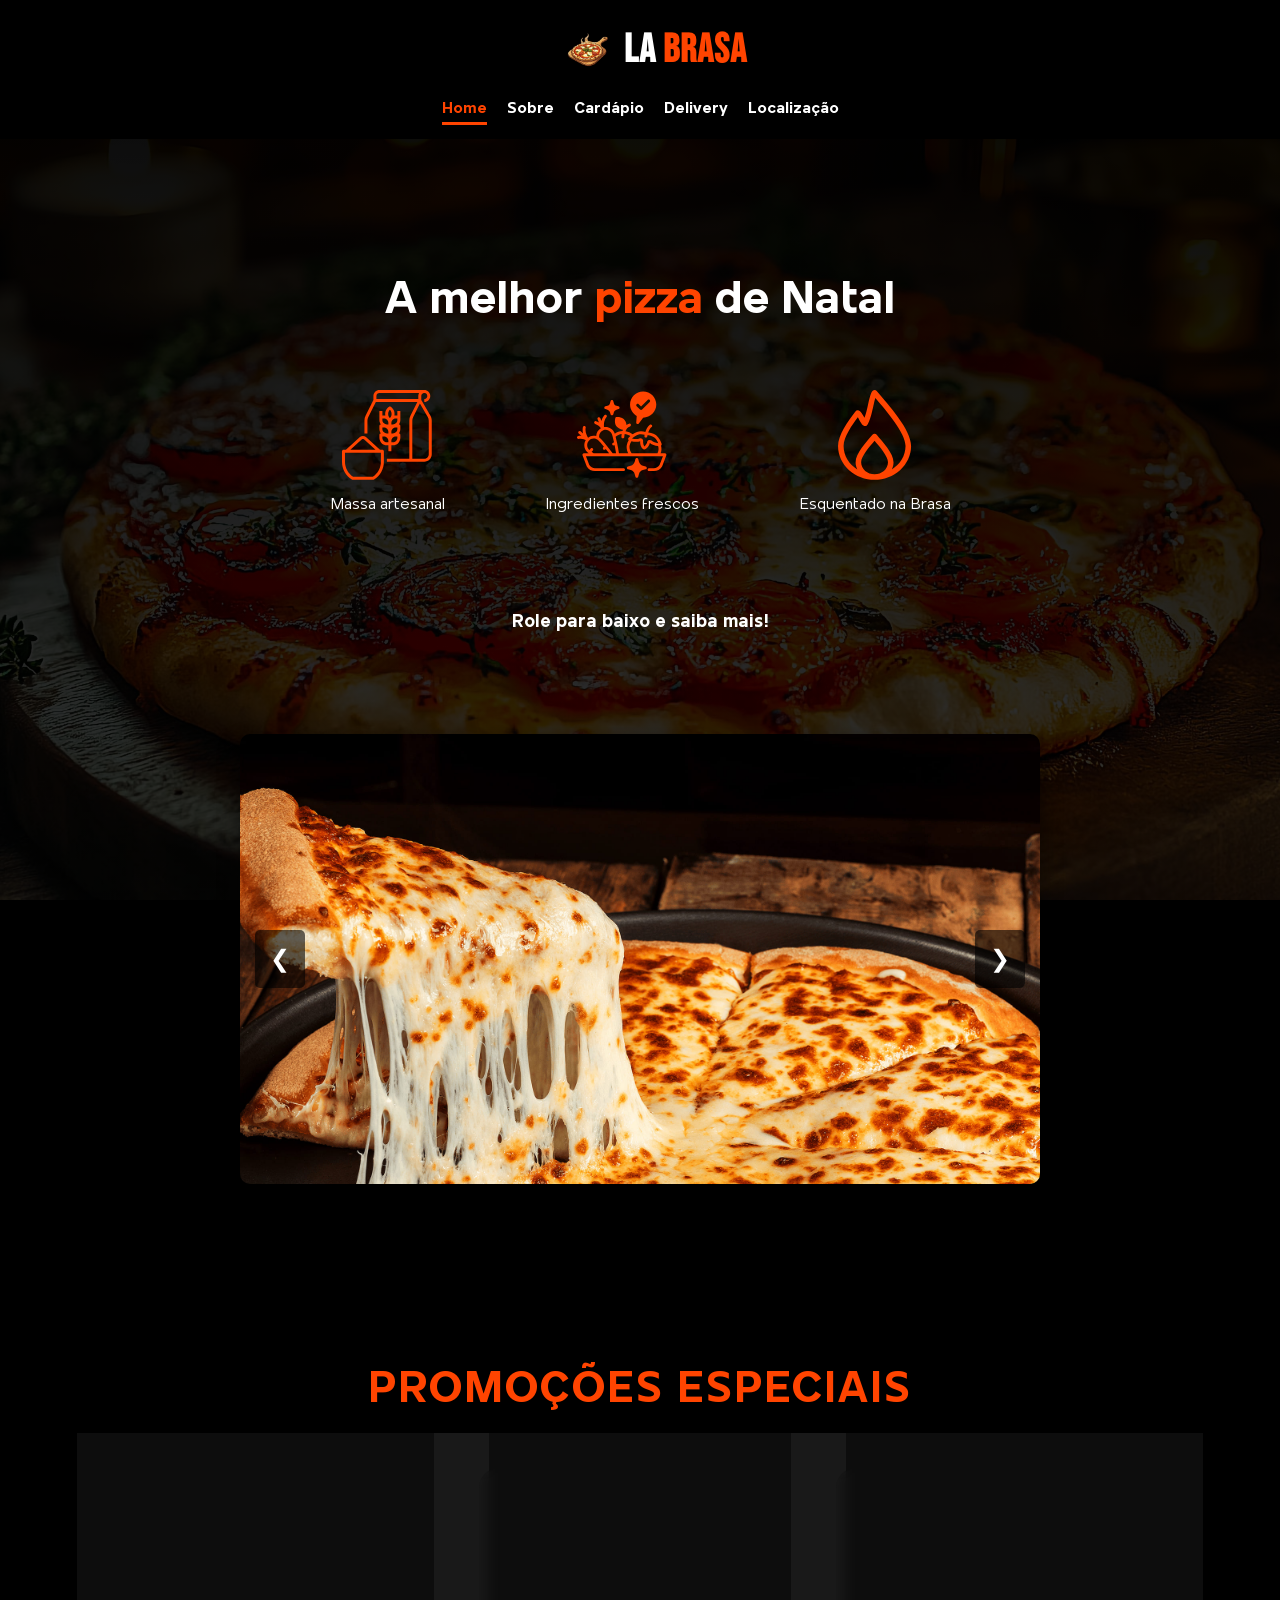
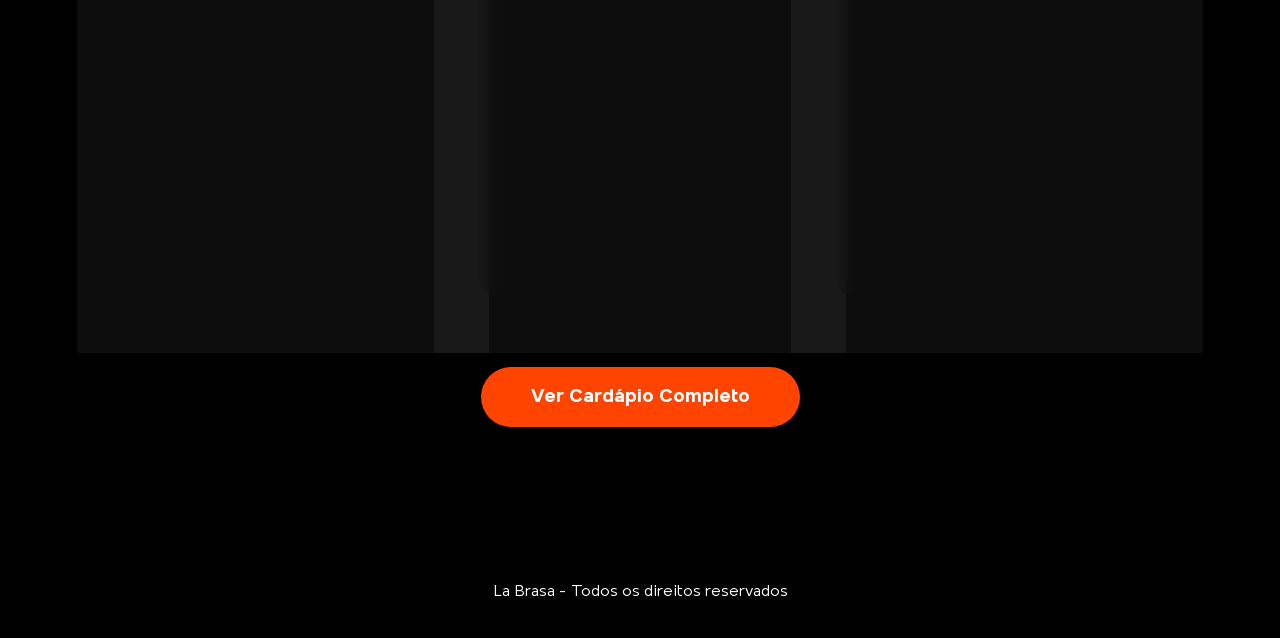
==== commit b3fd2c1b: "feat: fontes e correções" ====
--- a/home.html
+++ b/home.html
@@ -5,25 +5,14 @@
     <meta charset="UTF-8">
     <meta name="viewport" content="width=device-width, initial-scale=1.0">
     <title>La Brasa - Home</title>
+    <!-- Pre-load da imagem de fundo para evitar piscar tela preta inicial -->
+    <link rel="preload" as="image" href="imagens/pizza1.jpg">
     <link rel="stylesheet" href="style.css">
 </head>
 
 <body>
-    <header>
-        <div class="logo">
-            <img src="imagens/Gemini_Generated_Image_ynnosaynnosaynno-removebg-preview.png" alt="La Brasa Logo">
-            <h2>La <span class="destaque">Brasa</span></h2>
-        </div>
-        <nav>
-            <ul>
-                <li><a href="home.html">Home</a></li>
-                <li><a href="sobre.html">Sobre</a></li>
-                <li><a href="cardapio.html">Cardápio</a></li>
-                <li><a href="delivery.html">Delivery</a></li>
-                <li><a href="localizacao.html">Localização</a></li>
-            </ul>
-        </nav>
-    </header>
+    <!-- O cabeçalho será carregado automaticamente pelo script.js aqui dentro -->
+    <div id="header-placeholder"></div>
 
     <div class="inicio">
         <h1> A melhor <span class="destaque2">pizza</span> de Natal </h1>
--- a/style.css
+++ b/style.css
@@ -1,4 +1,32 @@
+@font-face {
+    font-family: 'Bebas Neue';
+    src: url('fonte-bebasneue/BebasNeue-Regular.woff2') format('woff2'),
+        url('fonte-bebasneue/BebasNeue-Regular.woff') format('woff'),
+        url('fonte-bebasneue/BebasNeue-Regular.ttf') format('truetype');
+    font-weight: normal;
+    font-style: normal;
+}
+
+@font-face {
+    font-family: 'Mollen';
+    src: url('fonte-mollen/Mollen Trial-Regular.ttf') format('truetype');
+    font-weight: normal;
+    font-style: normal;
+}
+
+@font-face {
+    font-family: 'Mollen';
+    src: url('fonte-mollen/Mollen Trial-Bold.ttf') format('truetype');
+    font-weight: bold;
+    font-style: normal;
+}
+
+#header-placeholder {
+    min-height: 240px;
+}
+
 body {
+    font-family: 'Mollen', sans-serif;
     margin: 0;
     padding: 0;
     background-color: black;
@@ -33,8 +61,11 @@
 
 .logo h2 {
     margin: 0 0 0 -20px;
-    font-size: 2em;
-    color: #ffffff;
+    font-size: 2.5em;
+    /* A fonte Bebas Neue é alta mas fininha, por isso aumenta-se o valor */
+    font-family: 'Bebas Neue', sans-serif;
+    color: #ffffff;
+    letter-spacing: 1px;
 }
 
 .logo h2 .destaque {
@@ -61,7 +92,7 @@
 }
 
 nav a:hover {
-    color: #ff5722;
+    color: #771c00;
 }
 
 .inicio {
@@ -75,6 +106,13 @@
 
 .qualidades {
     margin-top: 60px;
+}
+
+.qualidades svg {
+    width: 90px !important;
+    height: 90px !important;
+    display: block;
+    margin: 0 auto;
 }
 
 .qualidades ul {
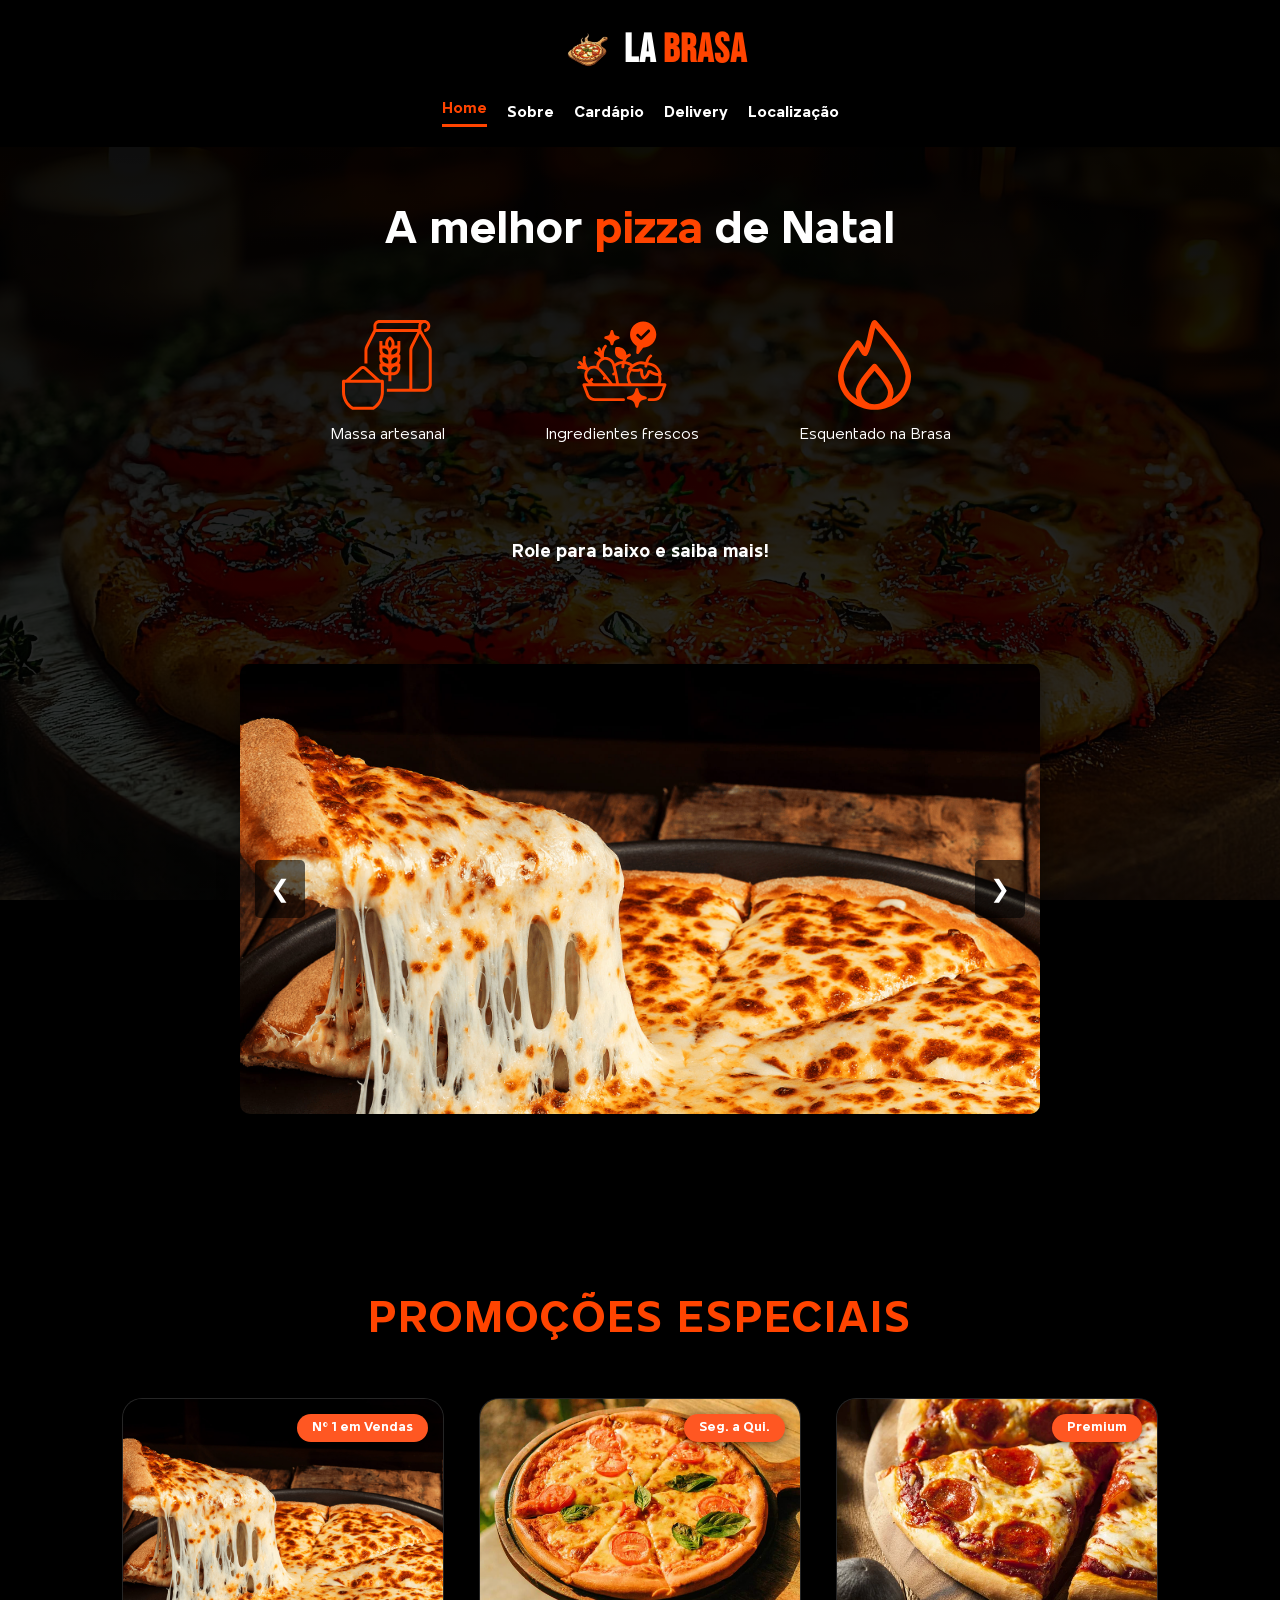
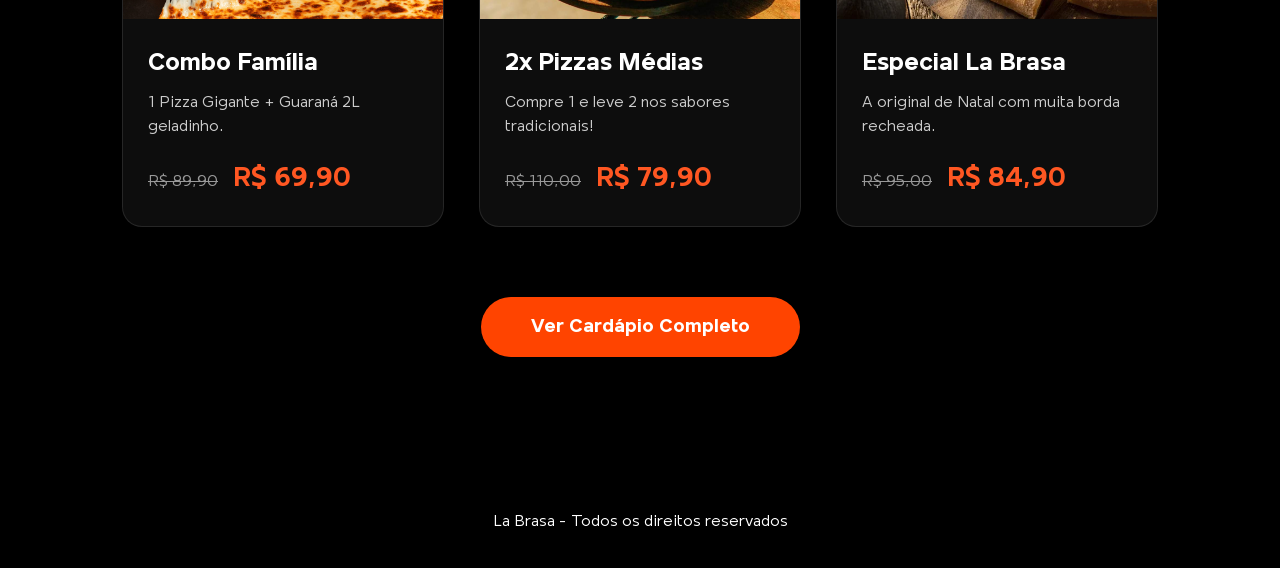
==== commit 77a06c94: "Add files via upload" ====
--- a/home.html
+++ b/home.html
@@ -7,7 +7,7 @@
     <title>La Brasa - Home</title>
     <!-- Pre-load da imagem de fundo para evitar piscar tela preta inicial -->
     <link rel="preload" as="image" href="imagens/pizza1.jpg">
-    <link rel="stylesheet" href="style.css">
+    <link rel="stylesheet" href="css/style.css">
 </head>
 
 <body>
--- a/css/style.css
+++ b/css/style.css
@@ -0,0 +1,344 @@
+@font-face {
+    font-family: 'Bebas Neue';
+    src: url('../fonte-bebasneue/BebasNeue-Regular.woff2') format('woff2'),
+        url('../fonte-bebasneue/BebasNeue-Regular.woff') format('woff'),
+        url('../fonte-bebasneue/BebasNeue-Regular.ttf') format('truetype');
+    font-weight: normal;
+    font-style: normal;
+}
+
+@font-face {
+    font-family: 'Mollen';
+    src: url('../fonte-mollen/Mollen-Regular.ttf') format('truetype');
+    font-weight: normal;
+    font-style: normal;
+}
+
+@font-face {
+    font-family: 'Mollen';
+    src: url('../fonte-mollen/Mollen-Bold.ttf') format('truetype');
+    font-weight: bold;
+    font-style: normal;
+}
+
+#header-placeholder {
+    min-height: 170px;
+}
+
+body {
+    font-family: 'Mollen', sans-serif;
+    margin: 0;
+    padding: 0;
+    background-color: black;
+    background-image:
+        linear-gradient(rgba(0, 0, 0, 0.975), rgba(0, 0, 0, 0.786)),
+        url('../imagens/pizza1.jpg');
+    background-size: cover;
+    background-position: center;
+    background-attachment: fixed;
+}
+
+header {
+    position: fixed;
+    top: 0;
+    left: 0;
+    width: 100%;
+    box-sizing: border-box;
+    z-index: 1000;
+    display: flex;
+    flex-direction: column;
+    align-items: center;
+    gap: 20px;
+    padding: 20px 40px;
+    background-color: #000000;
+    margin-bottom: 100px;
+}
+
+.logo {
+    display: flex;
+    align-items: center;
+    gap: 0px;
+}
+
+.logo img {
+    height: 60px;
+    width: auto;
+}
+
+.logo h2 {
+    margin: 0 0 0 -20px;
+    font-size: 2.5em;
+    /* A fonte Bebas Neue é alta mas fininha, por isso aumenta-se o valor */
+    font-family: 'Bebas Neue', sans-serif;
+    color: #ffffff;
+    letter-spacing: 1px;
+}
+
+.logo h2 .destaque {
+    color: #FF4400;
+}
+
+.inicio h1 .destaque2 {
+    color: #FF4400;
+}
+
+nav {
+    width: 100%;
+}
+
+nav ul {
+    list-style-type: none;
+    padding: 0;
+    margin: 0;
+    display: flex;
+    align-items: center;
+    justify-content: center;
+    flex-wrap: wrap;
+    gap: 20px;
+}
+
+nav li {
+    display: flex;
+    align-items: center;
+}
+
+nav a {
+    text-decoration: none;
+    color: #ffffff;
+    font-weight: bold;
+}
+
+nav a:hover {
+    color: #771c00;
+}
+
+.inicio {
+    text-align: center;
+}
+
+.inicio h1 {
+    font-size: 3em;
+    color: #ffffff;
+}
+
+.qualidades {
+    margin-top: 60px;
+}
+
+.qualidades svg {
+    width: 90px !important;
+    height: 90px !important;
+    display: block;
+    margin: 0 auto;
+}
+
+.qualidades ul {
+    list-style-type: none;
+    padding: 0;
+    margin: 0;
+    display: flex;
+    justify-content: center;
+    gap: 100px;
+    text-align: center;
+    color: #ffffff;
+}
+
+.qualidades img {
+    width: 50px;
+    height: 50px;
+    object-fit: contain;
+}
+
+.mais {
+    text-align: center;
+    color: #ffffff;
+    margin-top: 80px;
+    margin-bottom: 40px;
+}
+
+footer {
+    text-align: center;
+    color: #ffffff;
+    margin-top: 80px;
+    margin-bottom: 0;
+    background-color: #000000;
+    padding: 20px 40px;
+}
+
+/* --- CARROSSEL --- */
+.carrossel-container {
+    position: relative;
+    max-width: 800px;
+    margin: 100px auto 40px auto;
+    overflow: hidden;
+    border-radius: 10px;
+    box-shadow: 0 10px 20px rgba(0, 0, 0, 0.5);
+}
+
+.carrossel-slide {
+    display: flex;
+    transition: transform 0.5s ease-in-out;
+}
+
+.carrossel-slide img {
+    min-width: 100%;
+    height: 450px;
+    object-fit: cover;
+}
+
+.carrossel-btn {
+    position: absolute;
+    top: 50%;
+    transform: translateY(-50%);
+    background-color: rgba(0, 0, 0, 0.6);
+    color: white;
+    border: none;
+    padding: 15px;
+    cursor: pointer;
+    font-size: 24px;
+    border-radius: 5px;
+    z-index: 10;
+    transition: background-color 0.3s;
+}
+
+.carrossel-btn:hover {
+    background-color: #FF4400;
+}
+
+.carrossel-btn.prev {
+    left: 15px;
+}
+
+.carrossel-btn.next {
+    right: 15px;
+}
+
+/* --- PROMOÇÕES --- */
+.promocoes {
+    max-width: 1100px;
+    margin: 180px auto 120px auto;
+    padding: 0 20px;
+    text-align: center;
+}
+
+.promocoes-titulo {
+    color: #FF4400;
+    font-size: 2.8em;
+    margin-bottom: 50px;
+    text-transform: uppercase;
+    letter-spacing: 2px;
+}
+
+.cards-container {
+    display: flex;
+    justify-content: center;
+    gap: 35px;
+    flex-wrap: wrap;
+}
+
+.card {
+    background: rgba(255, 255, 255, 0.05);
+    backdrop-filter: blur(8px);
+    border: 1px solid rgba(255, 255, 255, 0.1);
+    border-radius: 20px;
+    overflow: hidden;
+    width: 320px;
+    transition: box-shadow 0.4s ease, border-color 0.4s;
+    box-shadow: 0 10px 30px rgba(0, 0, 0, 0.6);
+    display: flex;
+    flex-direction: column;
+}
+
+.card:hover {
+    box-shadow: 0 20px 40px rgba(0, 0, 0, 0.8);
+    border-color: rgba(255, 255, 255, 0.3);
+}
+
+.card-img-wrapper {
+    position: relative;
+    height: 220px;
+    overflow: hidden;
+}
+
+.card-img-wrapper img {
+    width: 100%;
+    height: 100%;
+    object-fit: cover;
+}
+
+.badge {
+    position: absolute;
+    top: 15px;
+    right: 15px;
+    background-color: #ff5722;
+    color: white;
+    padding: 6px 15px;
+    border-radius: 20px;
+    font-size: 0.85em;
+    font-weight: bold;
+    box-shadow: 0 2px 10px rgba(0, 0, 0, 0.5);
+}
+
+.card-content {
+    padding: 30px 25px;
+    text-align: left;
+    color: white;
+    display: flex;
+    flex-direction: column;
+    flex-grow: 1;
+}
+
+.card-content h3 {
+    margin: 0 0 12px 0;
+    font-size: 1.6em;
+    color: #ffffff;
+}
+
+.card-content p {
+    color: #cccccc;
+    font-size: 1em;
+    line-height: 1.5;
+    margin: 0 0 25px 0;
+    flex-grow: 1;
+}
+
+.card-price {
+    display: flex;
+    align-items: baseline;
+    gap: 15px;
+    margin-top: auto;
+}
+
+.old-price {
+    text-decoration: line-through;
+    color: #999999;
+    font-size: 1em;
+}
+
+.new-price {
+    color: #ff5722;
+    font-weight: bold;
+    font-size: 1.7em;
+}
+
+/* --- BOTÃO VER CARDÁPIO --- */
+.btn-container {
+    margin-top: 70px;
+    text-align: center;
+}
+
+.btn-cardapio {
+    display: inline-block;
+    background-color: #FF4400;
+    color: #ffffff;
+    text-decoration: none;
+    font-size: 1.25em;
+    font-weight: bold;
+    padding: 18px 50px;
+    border-radius: 50px;
+    transition: background-color 0.3s ease;
+}
+
+.btn-cardapio:hover {
+    background-color: #b42a00;
+}
